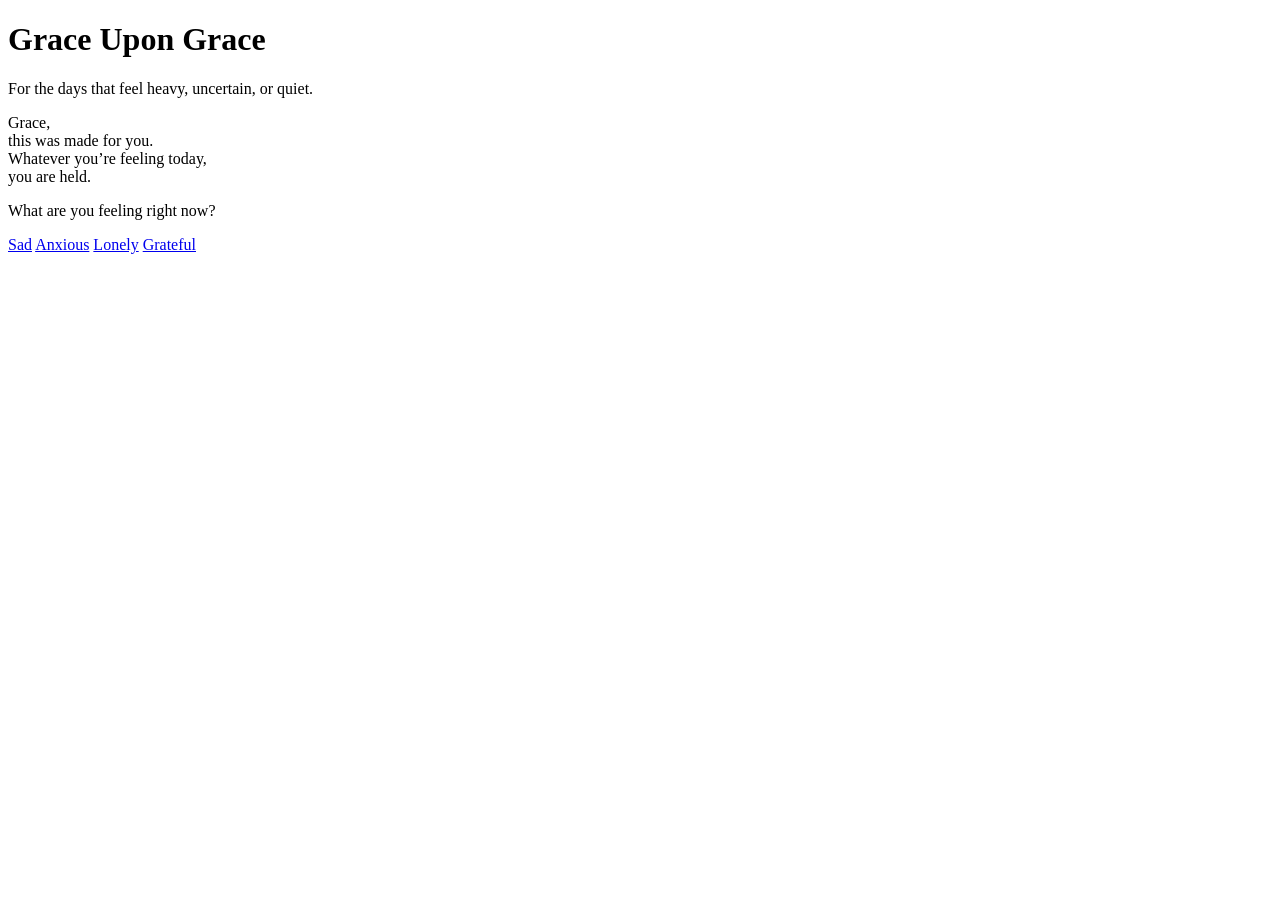
==== index.html @ 95a47353 "Create index.html initial commit" ====
<!DOCTYPE html>
<html lang="en">
<head>
  <meta charset="UTF-8">
  <title>Grace Upon Grace</title>
  <link rel="stylesheet" href="style.css">
</head>
<body>

  <main>
    <h1>Grace Upon Grace</h1>

    <p class="subtitle">
      For the days that feel heavy, uncertain, or quiet.
    </p>

    <p class="note">
      Grace,<br>
      this was made for you.<br>
      Whatever you’re feeling today,<br>
      you are held.
    </p>

    <p class="prompt">What are you feeling right now?</p>

    <div class="grid">
      <a href="sad.html" class="card">Sad</a>
      <a href="anxious.html" class="card">Anxious</a>
      <a href="lonely.html" class="card">Lonely</a>
      <a href="grateful.html" class="card">Grateful</a>
    </div>
  </main>

</body>
</html>
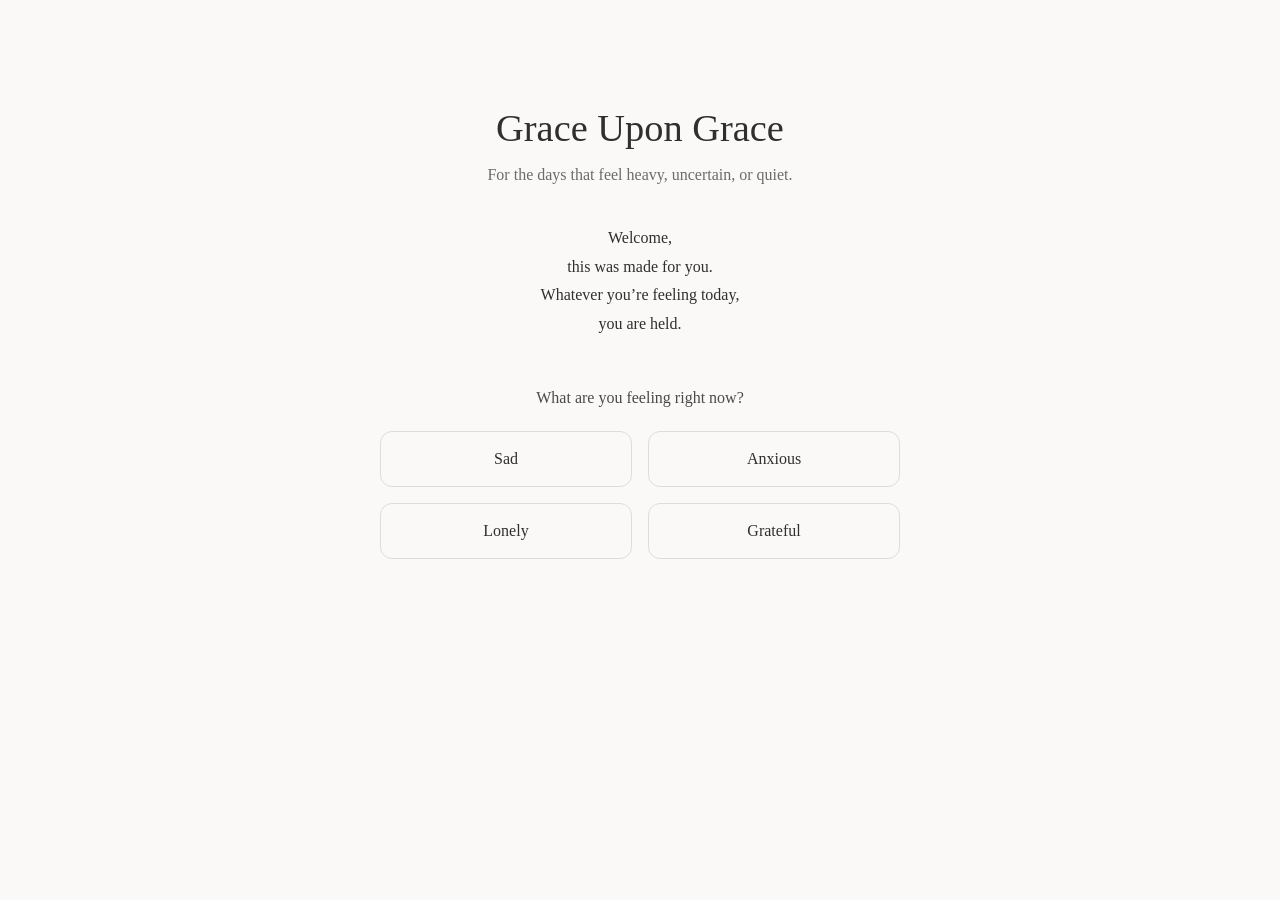
==== commit 6c4cf221: "Update index.html Updated message" ====
--- a/index.html
+++ b/index.html
@@ -15,7 +15,7 @@
     </p>
 
     <p class="note">
-      Grace,<br>
+      Welcome,<br>
       this was made for you.<br>
       Whatever you’re feeling today,<br>
       you are held.
--- a/style.css
+++ b/style.css
@@ -0,0 +1,86 @@
+body {
+  margin: 0;
+  font-family: Georgia, 'Times New Roman', serif;
+  background: #faf9f7;
+  color: #2f2f2f;
+}
+
+main {
+  max-width: 520px;
+  margin: 0 auto;
+  padding: 80px 24px;
+  text-align: center;
+}
+
+h1 {
+  font-size: 2.4em;
+  margin-bottom: 12px;
+  font-weight: normal;
+}
+
+.subtitle {
+  font-size: 1em;
+  color: #6b6b6b;
+  margin-bottom: 40px;
+}
+
+.note {
+  font-size: 1em;
+  line-height: 1.8;
+  margin-bottom: 50px;
+}
+
+.prompt {
+  font-size: 1em;
+  margin-bottom: 24px;
+  color: #4a4a4a;
+}
+
+.grid {
+  display: grid;
+  grid-template-columns: repeat(2, 1fr);
+  gap: 16px;
+}
+
+.card {
+  padding: 18px 0;
+  border: 1px solid #ddd;
+  border-radius: 12px;
+  text-decoration: none;
+  color: inherit;
+  font-size: 1em;
+  transition: background 0.2s ease, transform 0.2s ease;
+}
+
+.card:hover {
+  background: #f1f0ee;
+  transform: translateY(-2px);
+}
+
+/* Emotion page styles */
+.verses {
+  text-align: left;
+  margin-top: 40px;
+}
+
+.verses p {
+  margin-bottom: 36px;
+  line-height: 1.8;
+}
+
+.reference {
+  font-size: 0.9em;
+  color: #777;
+}
+
+.back {
+  display: inline-block;
+  margin-top: 40px;
+  font-size: 0.9em;
+  color: #555;
+  text-decoration: none;
+}
+
+.back:hover {
+  text-decoration: underline;
+}
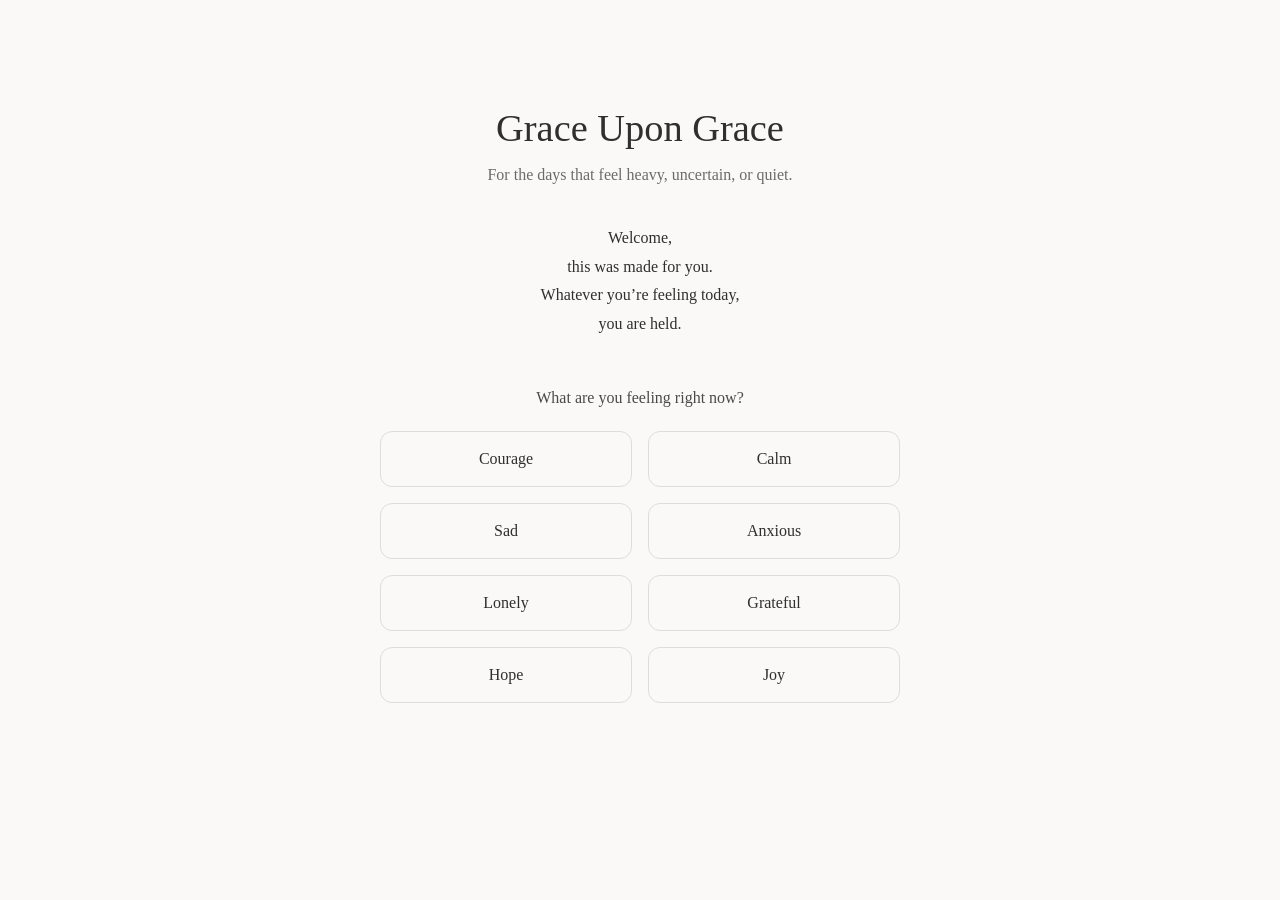
==== commit 9cdbd9aa: "Update index.html" ====
--- a/index.html
+++ b/index.html
@@ -24,10 +24,14 @@
     <p class="prompt">What are you feeling right now?</p>
 
     <div class="grid">
+      <a href="courage.html" class="card">Courage</a>
+      <a href="calm.html" class="card">Calm</a>
       <a href="sad.html" class="card">Sad</a>
       <a href="anxious.html" class="card">Anxious</a>
       <a href="lonely.html" class="card">Lonely</a>
       <a href="grateful.html" class="card">Grateful</a>
+      <a href="hope.html" class="card">Hope</a>
+      <a href="joy.html" class="card">Joy</a>
     </div>
   </main>
 
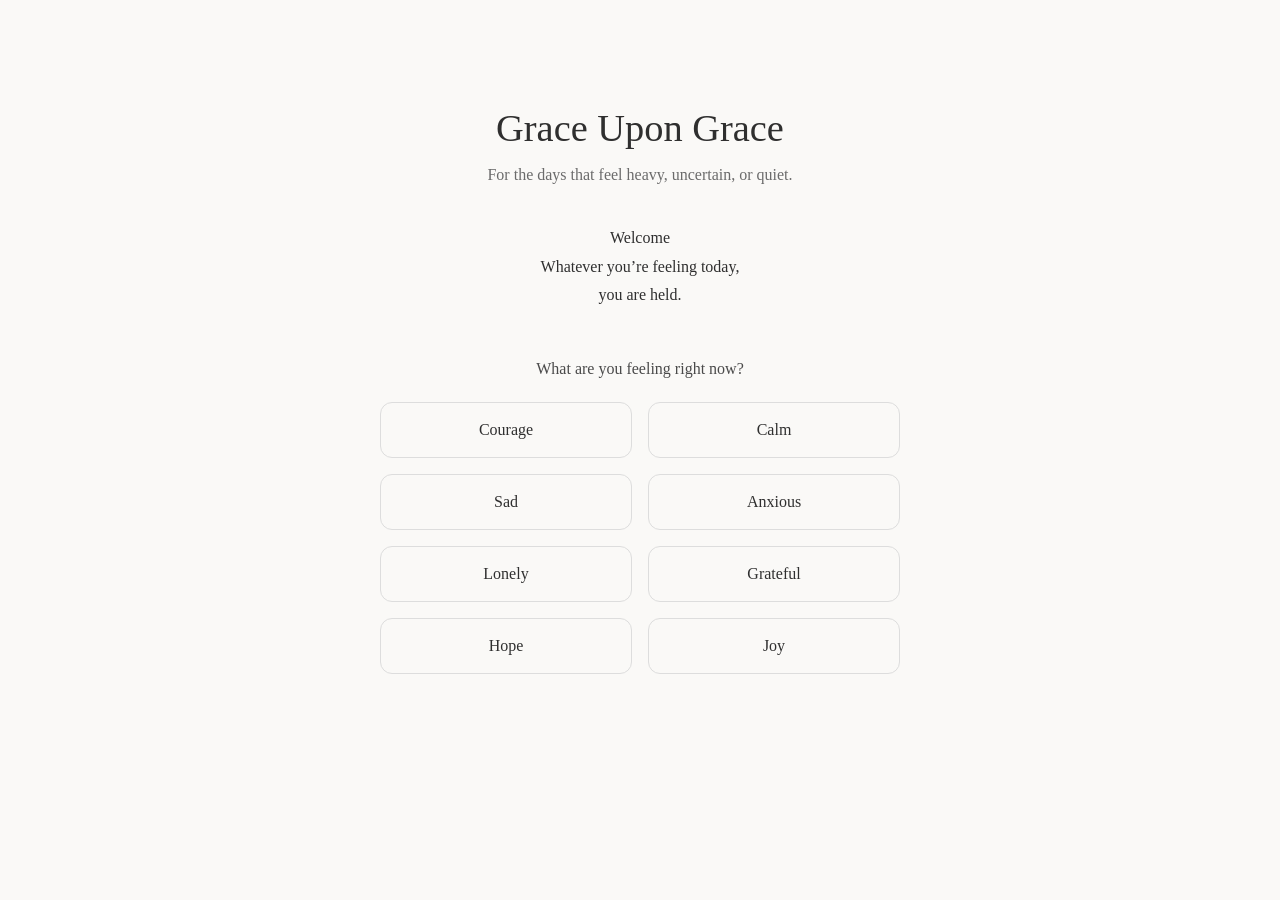
==== commit d3bd2c9a: "Update index.html" ====
--- a/index.html
+++ b/index.html
@@ -15,8 +15,7 @@
     </p>
 
     <p class="note">
-      Welcome,<br>
-      this was made for you.<br>
+      Welcome<br>
       Whatever you’re feeling today,<br>
       you are held.
     </p>
